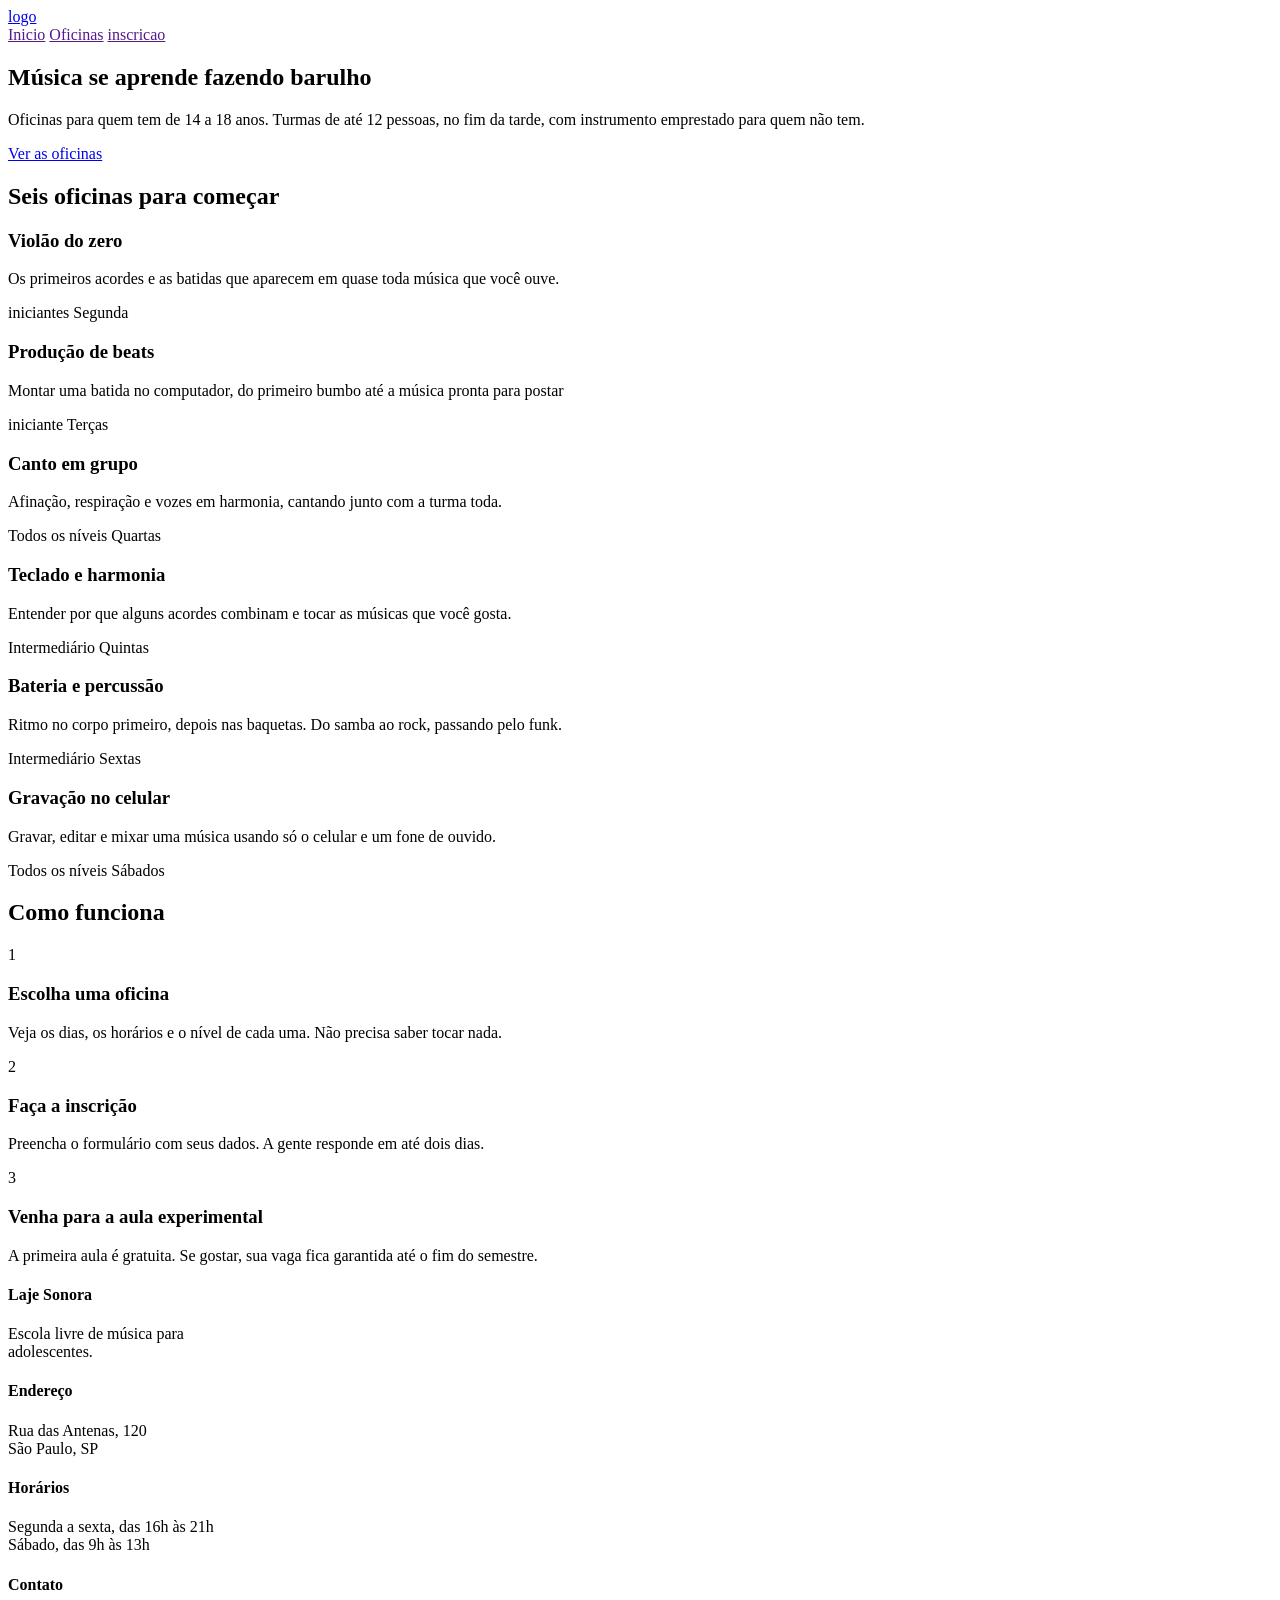
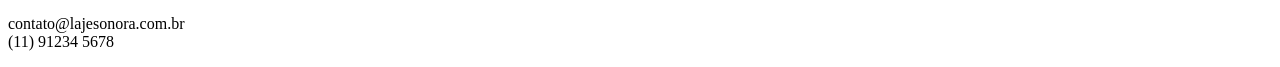
==== index.html @ 9d3063e1 "Initial commit" ====
<!DOCTYPE html>
<html lang="pt-BR">
<head>
    <meta charset="UTF-8">
    <meta name="viewport" content="width=device-width, initial-scale=1.0">
    <title>Laje Sonora | Início</title>
    <link rel="preconnect" href="./index.css">
    <link rel="preconnect" href="https://fonts.gstatic.com" crossorigin>
    <link href="https://fonts.googleapis.com/css2?family=Big+Shoulders:opsz,wght@10..72,100..900&display=swap" rel="stylesheet">
</head>
<body>
    <header class="conteudo topo">
        <a href="index.html">logo</a>

        <nav class="menu">
            <a href="" class="atual">Inicio</a>
            <a href="">Oficinas</a>
            <a href="">inscricao</a>
        </nav>
    </header>

    <main>
        <section class="conteudo cartazes">
            <div class="cartaz cartaz-principal">
                <h1>Música se aprende fazendo barulho</h1>
            </div>
            
            <div class="cartaz cartaz-lateral">
                <p>Oficinas para quem tem de 14 a 18 anos. Turmas de até 12 pessoas, no fim da tarde, com instrumento emprestado para quem não tem.</p>

                <a href="oficinas.html" class="botao">Ver as oficinas</a>
            </div>
        </section>

        <section class="conteudo secao">
            <h2 class="titulo-secao">Seis oficinas para começar</h2>

            <div class="cards">
                <article class="card">
                    <div class="foto foto azul"> <div>
                    <div class="card-texto">
                        <h1>Violão do zero</h1>
                        <p>Os primeiros acordes e as batidas que aparecem em quase toda música que você ouve.</p>

                        <div class="card-info">
                            <span>iniciantes</span>
                            <span>Segunda</span>
                        </div>
                    </div>
                </article>
                <article class="card">
                    <div class="foto foto-amarela"> <div>
                    <div class="card-texto">
                        <h1>Produção de beats</h1>
                        <p>Montar uma batida no computador, do primeiro bumbo até a música pronta para postar</p>

                        <div class="card-info">
                            <span>iniciante</span>
                            <span>Terças</span>
                        </div>
                    </div>
                </article>
                <article class="card">
                    <div class="foto foto-tinta"> <div>
                    <div class="card-texto">
                        <h1>Canto em grupo</h1>
                        <p>Afinação, respiração e vozes em harmonia, cantando junto com a turma toda.</p>

                        <div class="card-info">
                            <span>Todos os níveis</span>
                            <span>Quartas</span>
                        </div>
                    </div>
                </article>
                <article class="card">
                    <div class="foto"> <div>
                    <div class="card-texto">
                        <h1>Teclado e harmonia</h1>
                        <p>Entender por que alguns acordes combinam e tocar as músicas que você gosta.</p>

                        <div class="card-info">
                            <span>Intermediário</span>
                            <span>Quintas</span>
                        </div>
                    </div>
                </article>
                <article class="card">
                    <div class="foto foto-azul"> <div>
                    <div class="card-texto">
                        <h1>Bateria e percussão</h1>
                        <p>Ritmo no corpo primeiro, depois nas baquetas. Do samba ao rock, passando pelo funk.</p>

                        <div class="card-info">
                            <span>Intermediário</span>
                            <span>Sextas</span>
                        </div>
                    </div>
                </article>
                <article class="card">
                    <div class="foto foto-amarela"> <div>
                    <div class="card-texto">
                        <h1>Gravação no celular</h1>
                        <p>Gravar, editar e mixar uma música usando só o celular e um fone de ouvido.</p>

                        <div class="card-info">
                            <span>Todos os níveis</span>
                            <span>Sábados</span>
                        </div>
                    </div>
                </article>
            </div>
        </section>

        <section class="conteudo secao">
            <h2 class="titulo-secao">Como funciona</h2>

            <div class="passos">
                <div class="passo">
                    <p class="passo-numero">1</p>
                    <h3>Escolha uma oficina</h3>
                    <p>Veja os dias, os horários e o nível de cada uma. Não precisa saber tocar nada.</p>
                </div>
                <div class="passo">
                    <p class="passo-numero">2</p>
                    <h3>Faça a inscrição</h3>
                    <p>Preencha o formulário com seus dados. A gente responde em até dois dias.</p>
                </div>
                <div class="passo">
                    <p class="passo-numero">3</p>
                    <h3>Venha para a aula experimental</h3>
                    <p>A primeira aula é gratuita. Se gostar, sua vaga fica garantida até o fim do semestre.</p>
                </div>
            </div>
        </section>
    </main>

    <footer class="rodape">
        <div class="conteudo rodape-colunas">
            <h4>Laje Sonora</h4>
            <p>Escola livre de música para <br> adolescentes.</p>
        </div>
        <div class="conteudo rodape-colunas">
            <h4>Endereço</h4>
            <p>Rua das Antenas, 120 <br> São Paulo, SP</p>
        </div>
        <div class="conteudo rodape-colunas">
            <h4>Horários</h4>
            <p>Segunda a sexta, das 16h às 21h <br> Sábado, das 9h às 13h</p>
        </div>
        <div class="conteudo rodape-colunas">
            <h4>Contato</h4>
            <p>contato@lajesonora.com.br <br> (11) 91234 5678</p>
        </div>
    </footer>
</body>
</html>
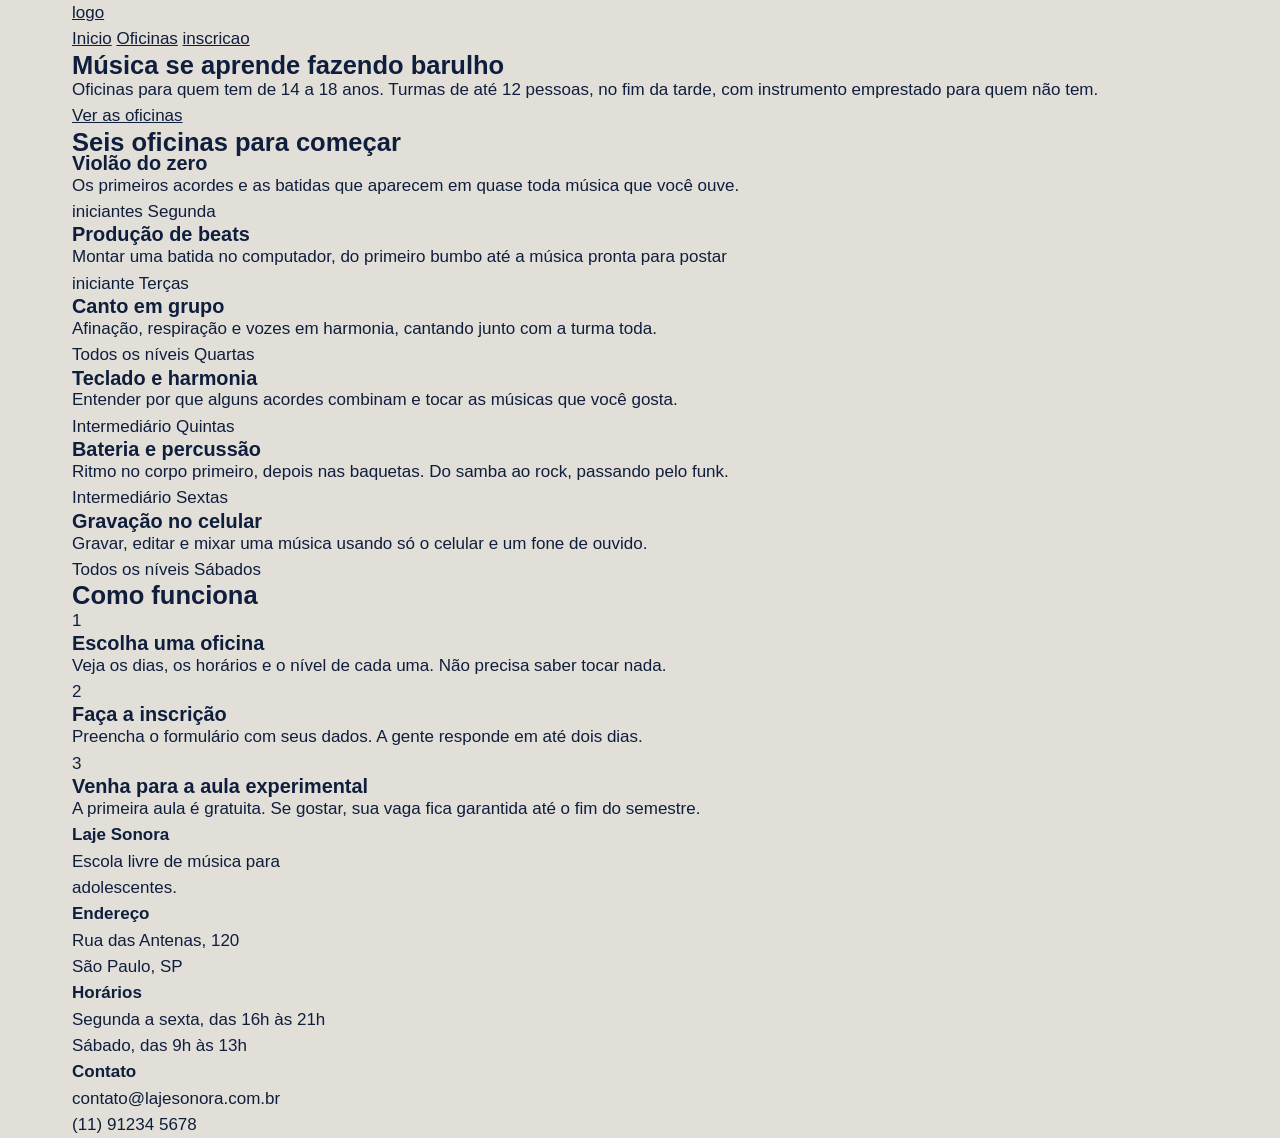
==== commit ce700525: "CSS geral: reset, variáveis e fontes" ====
--- a/index.html
+++ b/index.html
@@ -4,7 +4,7 @@
     <meta charset="UTF-8">
     <meta name="viewport" content="width=device-width, initial-scale=1.0">
     <title>Laje Sonora | Início</title>
-    <link rel="preconnect" href="./index.css">
+    <link rel="stylesheet" href="index.css">
     <link rel="preconnect" href="https://fonts.gstatic.com" crossorigin>
     <link href="https://fonts.googleapis.com/css2?family=Big+Shoulders:opsz,wght@10..72,100..900&display=swap" rel="stylesheet">
 </head>
@@ -39,7 +39,7 @@
                 <article class="card">
                     <div class="foto foto azul"> <div>
                     <div class="card-texto">
-                        <h1>Violão do zero</h1>
+                        <h3>Violão do zero</h3>
                         <p>Os primeiros acordes e as batidas que aparecem em quase toda música que você ouve.</p>
 
                         <div class="card-info">
@@ -51,7 +51,7 @@
                 <article class="card">
                     <div class="foto foto-amarela"> <div>
                     <div class="card-texto">
-                        <h1>Produção de beats</h1>
+                        <h3>Produção de beats</h3>
                         <p>Montar uma batida no computador, do primeiro bumbo até a música pronta para postar</p>
 
                         <div class="card-info">
@@ -63,7 +63,7 @@
                 <article class="card">
                     <div class="foto foto-tinta"> <div>
                     <div class="card-texto">
-                        <h1>Canto em grupo</h1>
+                        <h3>Canto em grupo</h3>
                         <p>Afinação, respiração e vozes em harmonia, cantando junto com a turma toda.</p>
 
                         <div class="card-info">
@@ -75,7 +75,7 @@
                 <article class="card">
                     <div class="foto"> <div>
                     <div class="card-texto">
-                        <h1>Teclado e harmonia</h1>
+                        <h3>Teclado e harmonia</h3>
                         <p>Entender por que alguns acordes combinam e tocar as músicas que você gosta.</p>
 
                         <div class="card-info">
@@ -87,7 +87,7 @@
                 <article class="card">
                     <div class="foto foto-azul"> <div>
                     <div class="card-texto">
-                        <h1>Bateria e percussão</h1>
+                        <h3>Bateria e percussão</h3>
                         <p>Ritmo no corpo primeiro, depois nas baquetas. Do samba ao rock, passando pelo funk.</p>
 
                         <div class="card-info">
@@ -99,7 +99,7 @@
                 <article class="card">
                     <div class="foto foto-amarela"> <div>
                     <div class="card-texto">
-                        <h1>Gravação no celular</h1>
+                        <h3>Gravação no celular</h3>
                         <p>Gravar, editar e mixar uma música usando só o celular e um fone de ouvido.</p>
 
                         <div class="card-info">
--- a/index.css
+++ b/index.css
@@ -0,0 +1,41 @@
+* {
+    margin: 0;
+    padding: 0;
+    box-sizing: border-box;
+}
+
+:root {
+    --concreto: #E2DFD8;
+    --concreto-escuro: #CBC7BE;
+    --tinta: #0F1E3D;
+    --caixa-dagua: #1F5FBF;
+    --fita: #F3C623;
+    --branco: #FFFFFF;
+
+    --fonte-cartaz: "Big Shoulders", "Arial Narrow", sans-serif;
+    --fonte-texto: "Archivo", Arial, sans-serif
+}
+
+body {
+    background: var(--concreto);
+    color: var(--tinta);
+    font-family: var(--fonte-texto);
+    font-size: 17px;
+    line-height: 1.55;
+}
+
+a {
+    color: inherit;
+}
+
+h1, h2, h3 {
+    font-family: var(--fonte-cartaz);
+    font-weight: 900;
+    line-height: 0.95;
+}
+
+.conteudo {
+    max-width: 1200px;
+    margin-inline: auto;
+    padding-inline: 32px;
+}
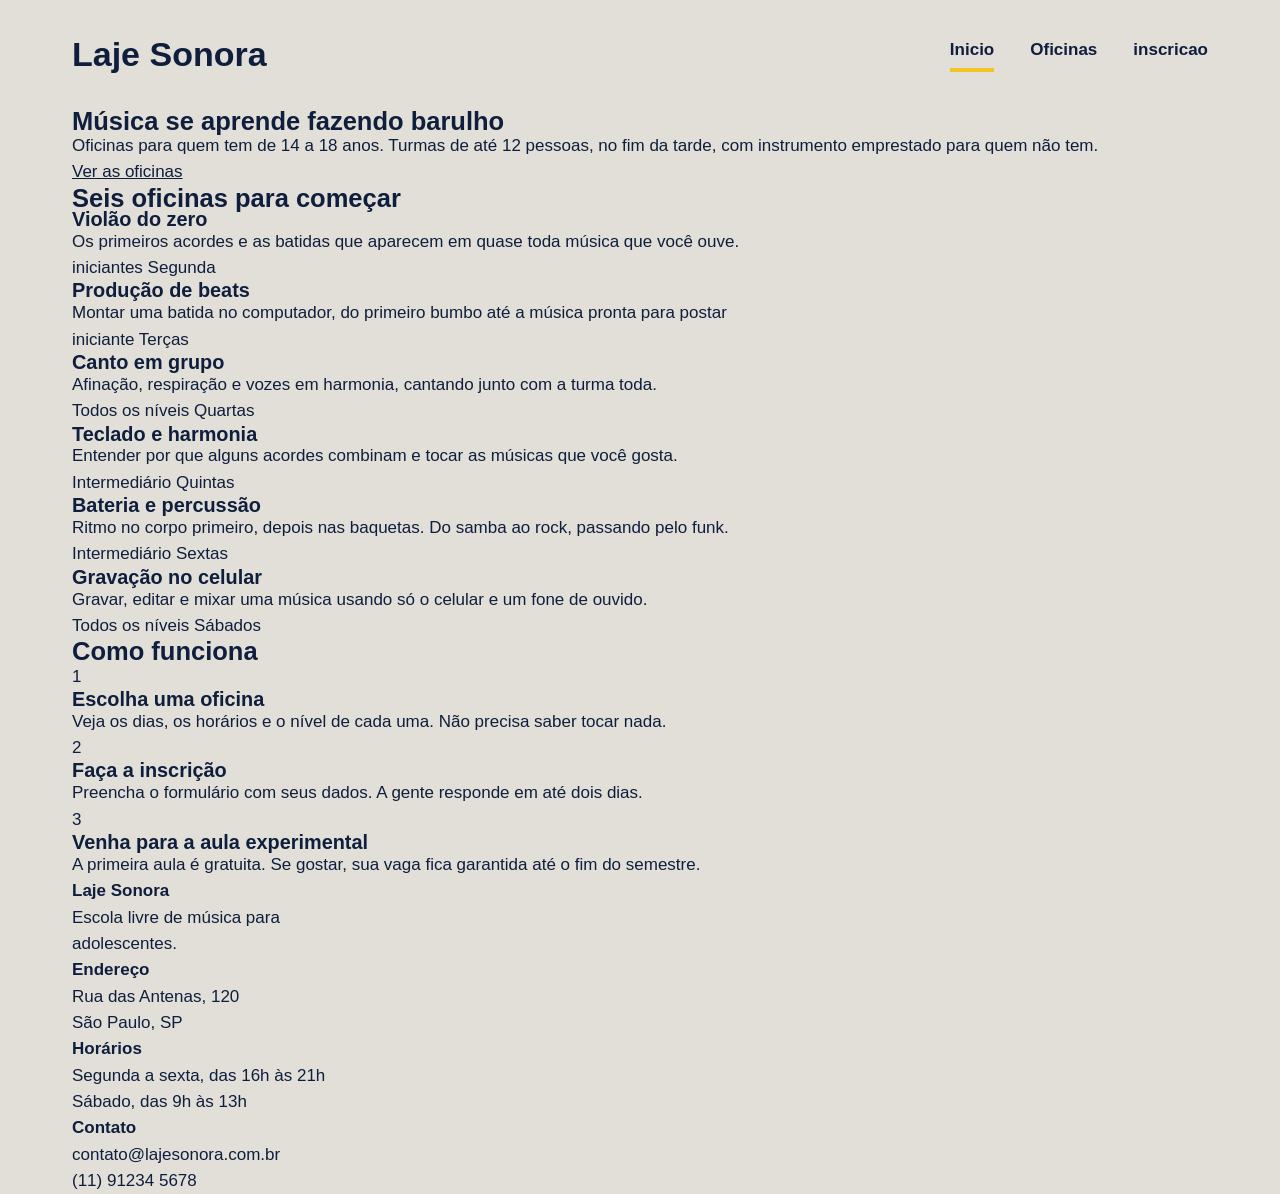
==== commit 9ab399c1: "Topo com flex" ====
--- a/index.html
+++ b/index.html
@@ -10,7 +10,7 @@
 </head>
 <body>
     <header class="conteudo topo">
-        <a href="index.html">logo</a>
+        <a href="index.html" class="logo">Laje Sonora</a>
 
         <nav class="menu">
             <a href="" class="atual">Inicio</a>
--- a/index.css
+++ b/index.css
@@ -38,4 +38,38 @@
     max-width: 1200px;
     margin-inline: auto;
     padding-inline: 32px;
+}
+
+.topo {
+    padding-block: 28px;
+    display: flex;
+    justify-content: space-between;
+    align-items: center
+}
+
+.logo {
+    font-family: var(--fonte-cartaz);
+    font-size: 34px;
+    font-weight: 900;
+    text-decoration: none;
+}
+
+.menu {
+    display: flex;
+    gap: 36px;
+}
+
+.menu a {
+    font-weight: 600;
+    text-decoration: none;
+    padding-bottom: 4px;
+    border-bottom: 4px solid transparent;
+}
+
+.menu a:hover {
+    border-bottom-color: var(--tinta);
+}
+
+.menu a.atual {
+    border-bottom-color: var(--fita);
 }
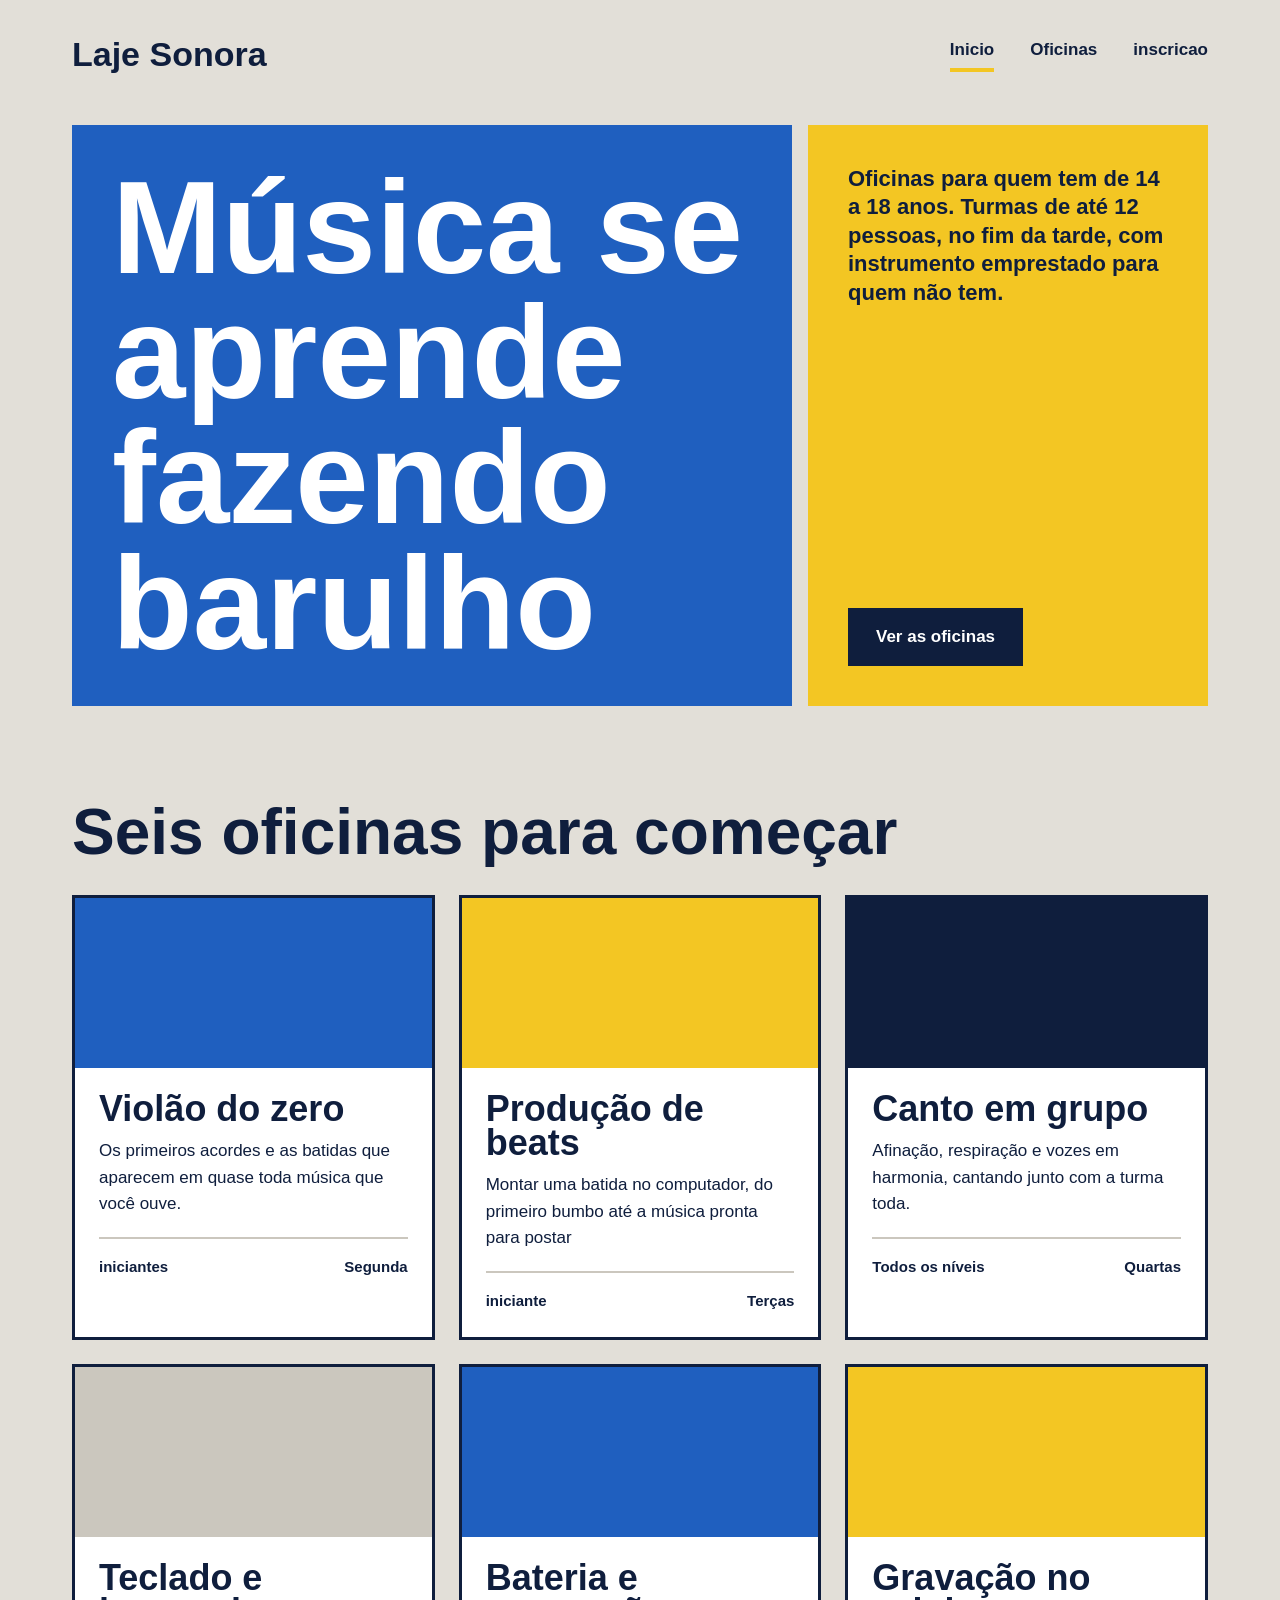
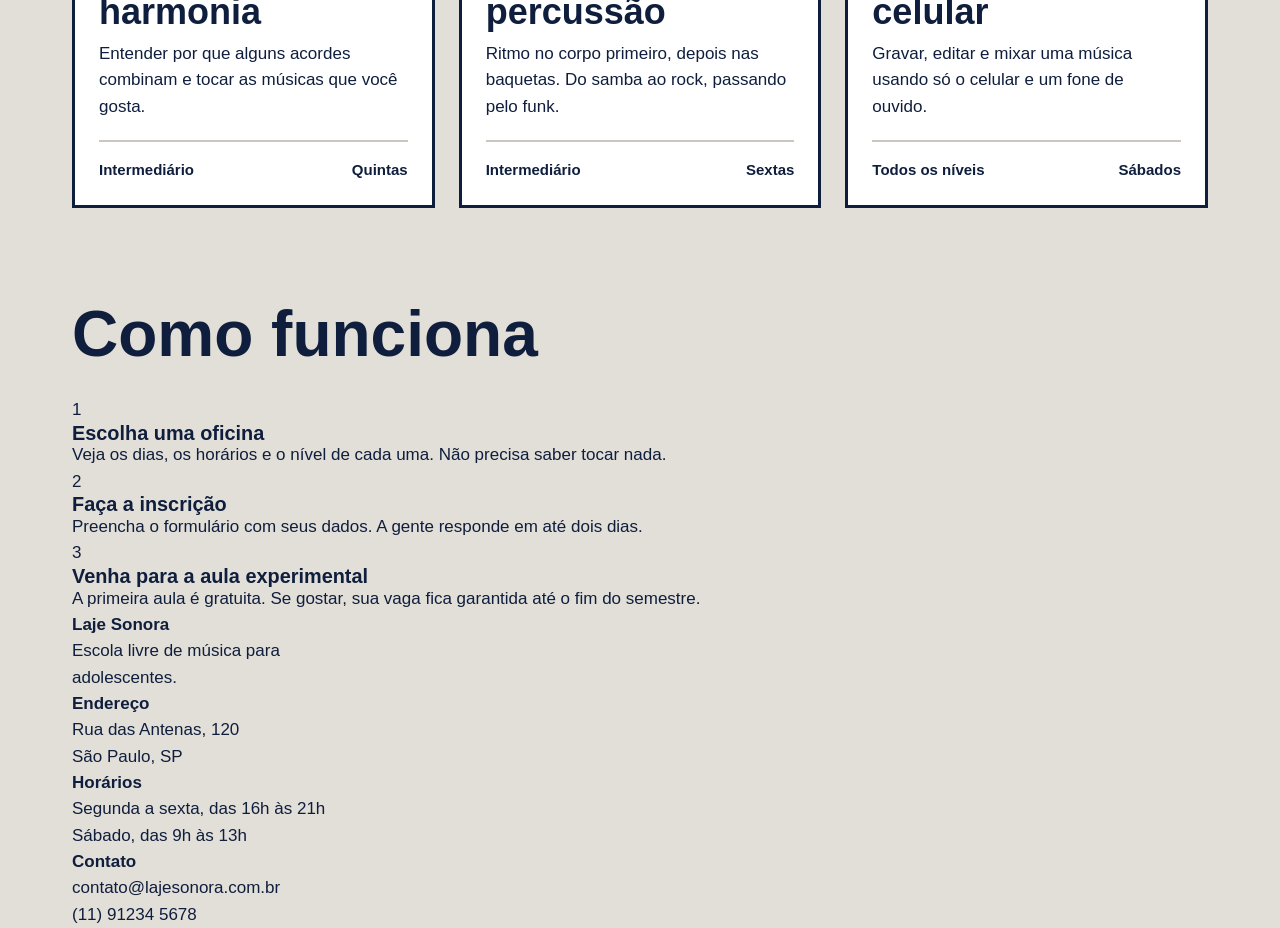
==== commit b74d43bf: "Cards das oficinas" ====
--- a/index.html
+++ b/index.html
@@ -37,7 +37,7 @@
 
             <div class="cards">
                 <article class="card">
-                    <div class="foto foto azul"> <div>
+                    <div class="foto foto-azul"> </div>
                     <div class="card-texto">
                         <h3>Violão do zero</h3>
                         <p>Os primeiros acordes e as batidas que aparecem em quase toda música que você ouve.</p>
@@ -49,7 +49,7 @@
                     </div>
                 </article>
                 <article class="card">
-                    <div class="foto foto-amarela"> <div>
+                    <div class="foto foto-amarela"></div>
                     <div class="card-texto">
                         <h3>Produção de beats</h3>
                         <p>Montar uma batida no computador, do primeiro bumbo até a música pronta para postar</p>
@@ -61,7 +61,7 @@
                     </div>
                 </article>
                 <article class="card">
-                    <div class="foto foto-tinta"> <div>
+                    <div class="foto foto-tinta"> </div>
                     <div class="card-texto">
                         <h3>Canto em grupo</h3>
                         <p>Afinação, respiração e vozes em harmonia, cantando junto com a turma toda.</p>
@@ -73,7 +73,7 @@
                     </div>
                 </article>
                 <article class="card">
-                    <div class="foto"> <div>
+                    <div class="foto"> </div>
                     <div class="card-texto">
                         <h3>Teclado e harmonia</h3>
                         <p>Entender por que alguns acordes combinam e tocar as músicas que você gosta.</p>
@@ -85,7 +85,7 @@
                     </div>
                 </article>
                 <article class="card">
-                    <div class="foto foto-azul"> <div>
+                    <div class="foto foto-azul"></div>
                     <div class="card-texto">
                         <h3>Bateria e percussão</h3>
                         <p>Ritmo no corpo primeiro, depois nas baquetas. Do samba ao rock, passando pelo funk.</p>
@@ -97,7 +97,7 @@
                     </div>
                 </article>
                 <article class="card">
-                    <div class="foto foto-amarela"> <div>
+                    <div class="foto foto-amarela"></div>
                     <div class="card-texto">
                         <h3>Gravação no celular</h3>
                         <p>Gravar, editar e mixar uma música usando só o celular e um fone de ouvido.</p>
--- a/index.css
+++ b/index.css
@@ -72,4 +72,118 @@
 
 .menu a.atual {
     border-bottom-color: var(--fita);
+}
+
+.cartazes {
+    margin-top: 16px;
+    display: flex;
+    gap: 16px;
+}
+
+.cartaz {
+    padding: 40px;
+}
+
+.cartaz-principal {
+    background: var(--caixa-dagua);
+    color: var(--branco);
+    flex: 2;
+
+    h1 {
+        font-size: 132px;
+        max-width: 9ch;
+    }
+}
+
+.cartaz-lateral {
+    background: var(--fita);
+    flex: 1;
+    display: flex;
+    flex-direction: column;
+    justify-content: space-between;
+    gap: 32px;
+    align-items: flex-start;
+
+    p {
+        font-size: 22px;
+        font-weight: 600;
+        line-height: 1.3;
+    }
+}
+
+.botao {
+    background: var(--tinta);
+    color: var(--branco);
+    font-weight: 700;
+    text-decoration: none;
+    padding: 16px 28px;
+    border: none;
+    font-family: var(--fonte-texto);
+    font-size: 17px;
+    cursor: pointer;
+}
+
+.botao:hover {
+background: var(--caixa-dagua);
+}
+
+.secao {
+    margin-top: 96px;
+}
+
+.titulo-secao {
+    font-size: 64px;
+    margin-bottom: 32px;
+}
+
+.cards {
+    display: flex;
+    flex-wrap: wrap;
+    gap: 24px;
+}
+
+.card {
+    background: var(--branco);
+    border: 3px solid var(--tinta);
+    flex: 1 1 340px;
+}
+
+.card .foto {
+    height: 170px;
+}
+
+.foto {
+    background: var(--concreto-escuro);
+}
+
+.foto-azul {
+    background: var(--caixa-dagua);
+}
+
+.foto-amarela {
+    background: var(--fita);
+}
+
+.foto-tinta {
+    background: var(--tinta);
+}
+
+.card-texto {
+    padding: 24px;
+}
+
+.card h3 {
+    font-size: 36px;
+    margin-bottom: 12px;
+}
+
+.card-info {
+    margin-top: 20px;
+    padding-top: 16px;
+    border-top: 2px solid var(--concreto-escuro);
+    font-weight: 600;
+    font-size: 15px;
+
+    display: flex;
+    justify-content: space-between;
 }
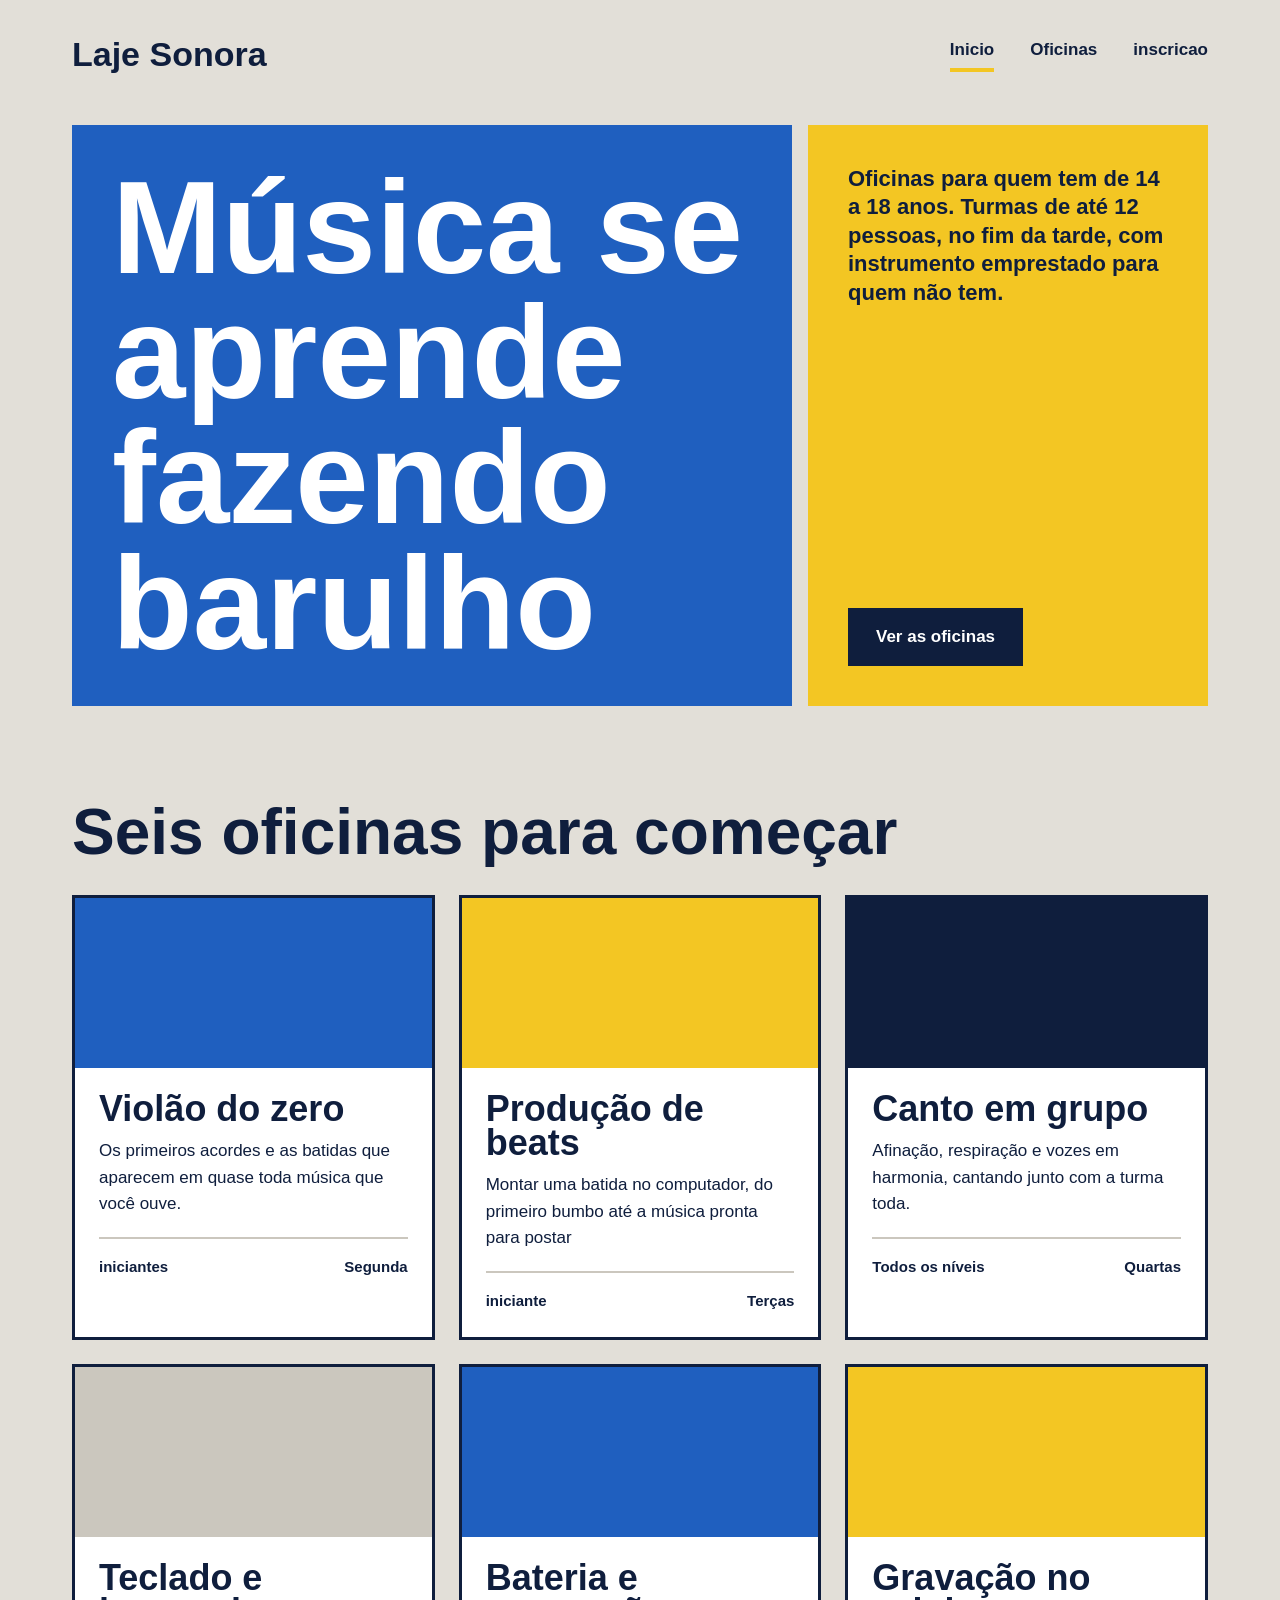
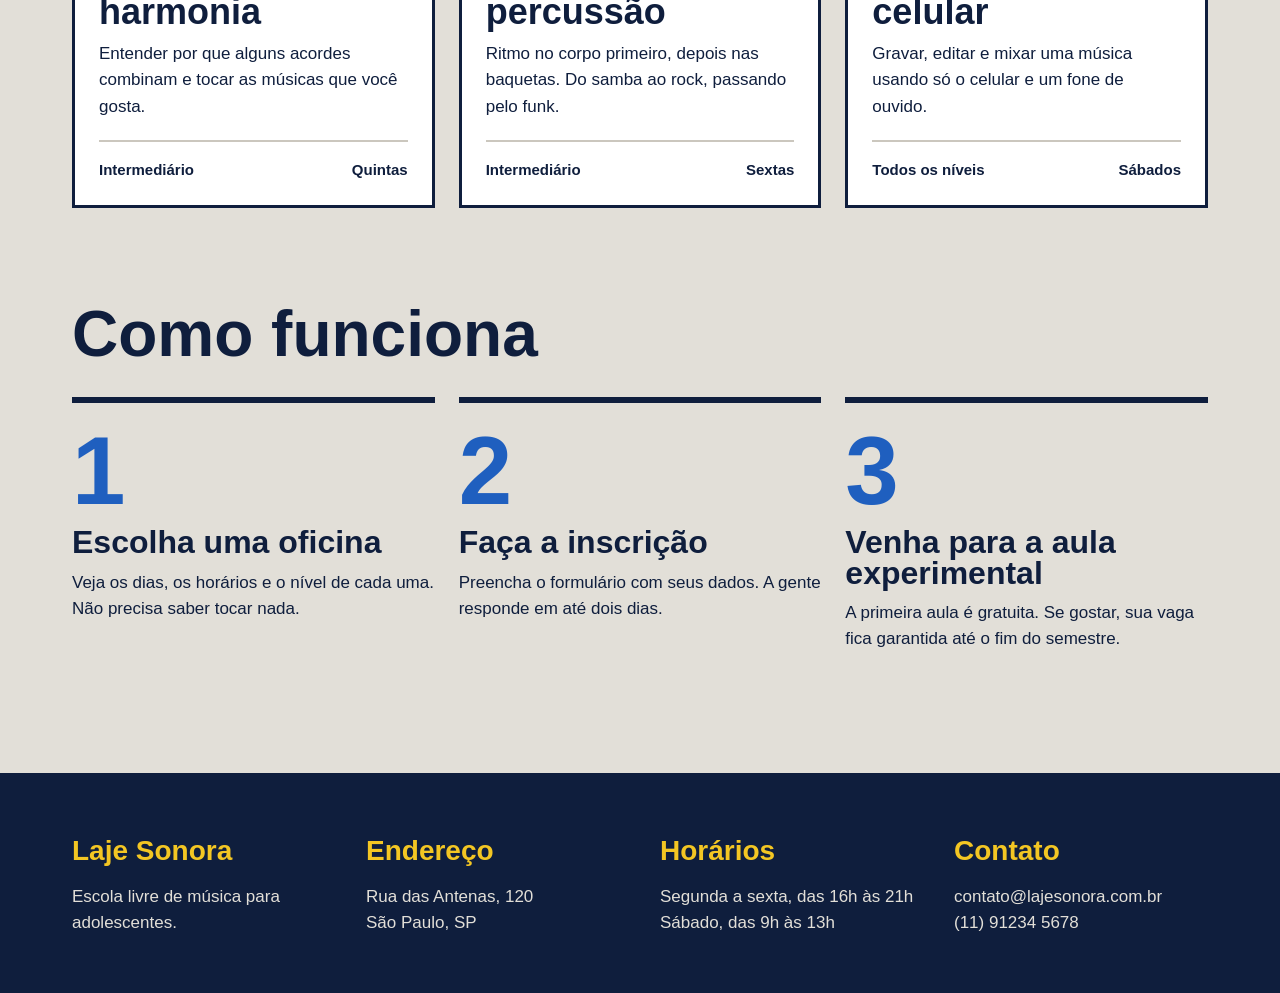
==== commit 1f8c48db: "HTML da página de oficinas" ====
--- a/index.html
+++ b/index.html
@@ -13,9 +13,9 @@
         <a href="index.html" class="logo">Laje Sonora</a>
 
         <nav class="menu">
-            <a href="" class="atual">Inicio</a>
-            <a href="">Oficinas</a>
-            <a href="">inscricao</a>
+            <a href="index.html" class="atual">Inicio</a>
+            <a href="oficinas.html">Oficinas</a>
+            <a href="inscricao.html">inscricao</a>
         </nav>
     </header>
 
@@ -136,21 +136,27 @@
 
     <footer class="rodape">
         <div class="conteudo rodape-colunas">
-            <h4>Laje Sonora</h4>
-            <p>Escola livre de música para <br> adolescentes.</p>
+            <div class="rodape-coluna">
+                <h4>Laje Sonora</h4>
+                <p>Escola livre de música para <br> adolescentes.</p>
+            </div>
+            
+            <div class="rodape-coluna">
+                <h4>Endereço</h4>
+                <p>Rua das Antenas, 120 <br> São Paulo, SP</p>
+            </div>
+
+            <div class="rodape-coluna">
+                <h4>Horários</h4>
+                <p>Segunda a sexta, das 16h às 21h <br> Sábado, das 9h às 13h</p>
+            </div>
+            
+            <div class="rodape-coluna">
+                <h4>Contato</h4>
+                <p>contato@lajesonora.com.br <br> (11) 91234 5678</p>
+            </div>
         </div>
-        <div class="conteudo rodape-colunas">
-            <h4>Endereço</h4>
-            <p>Rua das Antenas, 120 <br> São Paulo, SP</p>
-        </div>
-        <div class="conteudo rodape-colunas">
-            <h4>Horários</h4>
-            <p>Segunda a sexta, das 16h às 21h <br> Sábado, das 9h às 13h</p>
-        </div>
-        <div class="conteudo rodape-colunas">
-            <h4>Contato</h4>
-            <p>contato@lajesonora.com.br <br> (11) 91234 5678</p>
-        </div>
+        
     </footer>
 </body>
 </html>
--- a/index.css
+++ b/index.css
@@ -186,4 +186,51 @@
 
     display: flex;
     justify-content: space-between;
+}
+
+.passos {
+    display: flex;
+    gap: 24px;
+}
+
+.passo {
+    border-top: 6px solid var(--tinta);
+    padding-top: 20px;
+    flex: 1;
+}
+
+.passo-numero {
+    font-family: var(--fonte-cartaz);
+    font-size: 96px;
+    font-weight: 900;
+    line-height: 1;
+    color: var(--caixa-dagua);
+}
+
+.passo h3 {
+    font-size: 32px;
+    margin-block: 8px 12px;
+}
+
+.rodape {
+    margin-top: 120px;
+    background: var(--tinta);
+    color: var(--concreto);
+    padding-block: 56px;
+}
+
+.rodape-colunas {
+    display: flex;
+    gap: 40px;
+}
+
+.rodape-coluna {
+    flex: 1;
+}
+
+.rodape h4{
+    font-family: var(--fonte-cartaz);
+    font-size: 28px;
+    color: var(--fita);
+    margin-bottom: 12px;
 }
